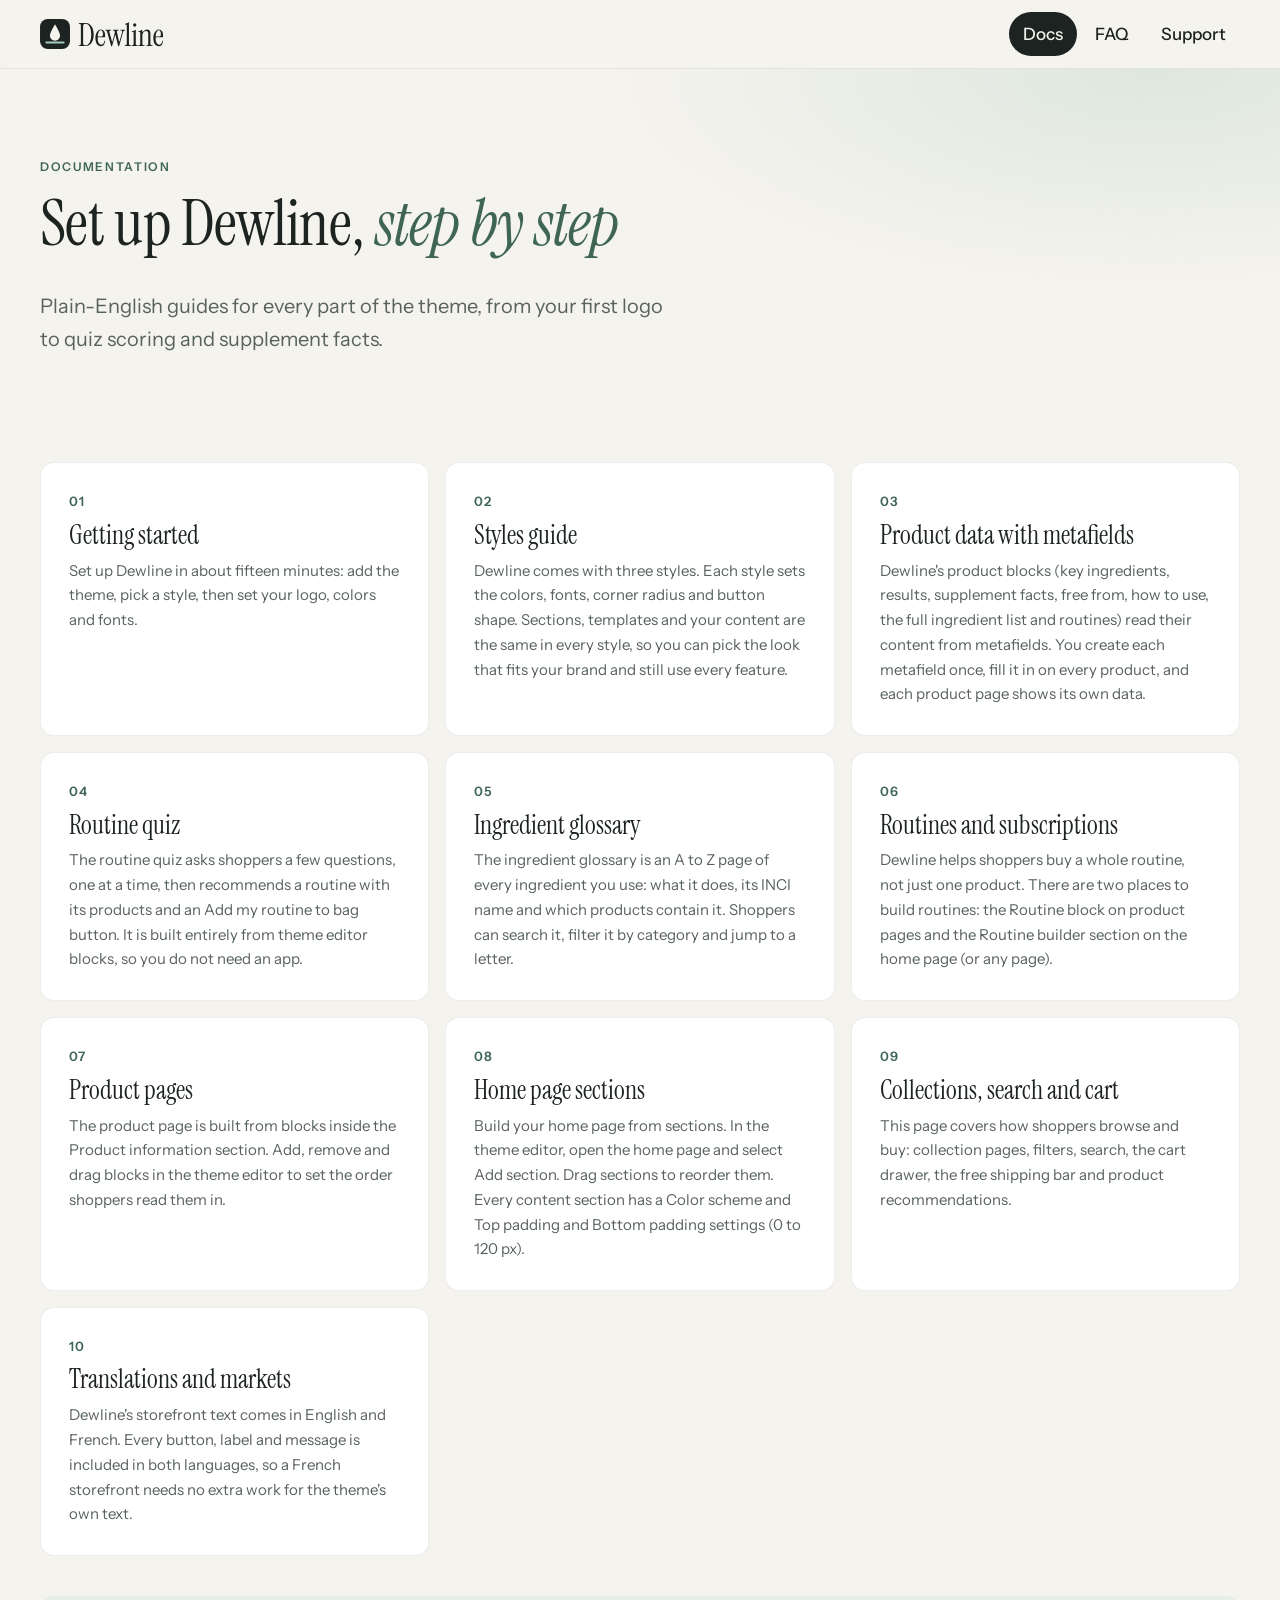
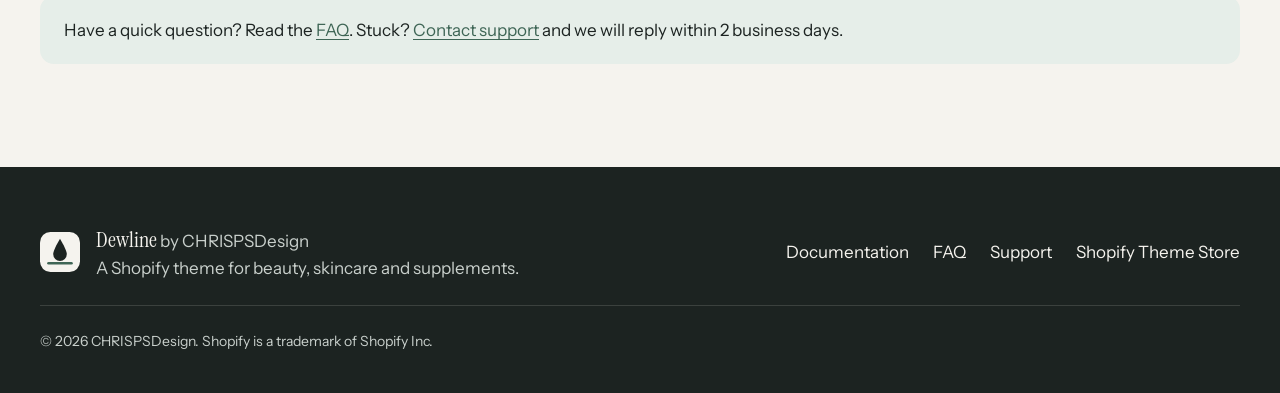
==== docs/index.html @ ba1db784 "Dewline docs, support and demo images Co-Authored-By: Claude Opus 5.5 <noreply@anthropic.com>" ====
<!doctype html>
<html lang="en">
<head>
<meta charset="utf-8">
<meta name="viewport" content="width=device-width, initial-scale=1">
<title>Dewline documentation</title>
<meta name="description" content="Guides for setting up and customizing the Dewline Shopify theme.">
<meta name="theme-color" content="#F5F3EE">
<link rel="icon" href="../assets/dewline-mark.svg" type="image/svg+xml">
<link rel="preload" href="../assets/fonts/instrument-serif.ttf" as="font" type="font/ttf" crossorigin>
<link rel="stylesheet" href="../assets/site.css">
</head>
<body class="">
<a class="skip" href="#main">Skip to content</a>
<header class="site-header">
  <div class="wrap site-header__bar">
    <a class="brand" href="../index.html"><img src="../assets/dewline-lockup.svg" width="126" height="32" alt="Dewline home"></a>
    <nav aria-label="Main"><ul class="site-nav"><li><a href="../docs/index.html" aria-current="page">Docs</a></li><li><a href="../faq.html">FAQ</a></li><li><a href="../support.html">Support</a></li></ul></nav>
  </div>
</header>
<main id="main" tabindex="-1">
<section class="page-hero">
  <div class="wrap">
    <p class="eyebrow">Documentation</p>
    <h1>Set up Dewline, <em>step by step</em></h1>
    <p class="lede">Plain-English guides for every part of the theme, from your first logo to quiz scoring and supplement facts.</p>
  </div>
</section>
<section class="wrap section-tight" aria-label="All guides">
  <ol class="card-grid"><li><a class="card" href="getting-started.html"><span class="card__num">01</span><span class="card__title">Getting started</span><span class="card__text">Set up Dewline in about fifteen minutes: add the theme, pick a style, then set your logo, colors and fonts.</span></a></li><li><a class="card" href="styles.html"><span class="card__num">02</span><span class="card__title">Styles guide</span><span class="card__text">Dewline comes with three styles. Each style sets the colors, fonts, corner radius and button shape. Sections, templates and your content are the same in every style, so you can pick the look that fits your brand and still use every feature.</span></a></li><li><a class="card" href="product-data.html"><span class="card__num">03</span><span class="card__title">Product data with metafields</span><span class="card__text">Dewline's product blocks (key ingredients, results, supplement facts, free from, how to use, the full ingredient list and routines) read their content from metafields. You create each metafield once, fill it in on every product, and each product page shows its own data.</span></a></li><li><a class="card" href="routine-quiz.html"><span class="card__num">04</span><span class="card__title">Routine quiz</span><span class="card__text">The routine quiz asks shoppers a few questions, one at a time, then recommends a routine with its products and an Add my routine to bag button. It is built entirely from theme editor blocks, so you do not need an app.</span></a></li><li><a class="card" href="ingredient-glossary.html"><span class="card__num">05</span><span class="card__title">Ingredient glossary</span><span class="card__text">The ingredient glossary is an A to Z page of every ingredient you use: what it does, its INCI name and which products contain it. Shoppers can search it, filter it by category and jump to a letter.</span></a></li><li><a class="card" href="routines.html"><span class="card__num">06</span><span class="card__title">Routines and subscriptions</span><span class="card__text">Dewline helps shoppers buy a whole routine, not just one product. There are two places to build routines: the Routine block on product pages and the Routine builder section on the home page (or any page).</span></a></li><li><a class="card" href="product-pages.html"><span class="card__num">07</span><span class="card__title">Product pages</span><span class="card__text">The product page is built from blocks inside the Product information section. Add, remove and drag blocks in the theme editor to set the order shoppers read them in.</span></a></li><li><a class="card" href="home-page.html"><span class="card__num">08</span><span class="card__title">Home page sections</span><span class="card__text">Build your home page from sections. In the theme editor, open the home page and select Add section. Drag sections to reorder them. Every content section has a Color scheme and Top padding and Bottom padding settings (0 to 120 px).</span></a></li><li><a class="card" href="collections-search-cart.html"><span class="card__num">09</span><span class="card__title">Collections, search and cart</span><span class="card__text">This page covers how shoppers browse and buy: collection pages, filters, search, the cart drawer, the free shipping bar and product recommendations.</span></a></li><li><a class="card" href="translations-markets.html"><span class="card__num">10</span><span class="card__title">Translations and markets</span><span class="card__text">Dewline's storefront text comes in English and French. Every button, label and message is included in both languages, so a French storefront needs no extra work for the theme's own text.</span></a></li></ol>
  <div class="help-strip">
    <p>Have a quick question? Read the <a href="../faq.html">FAQ</a>. Stuck? <a href="../support.html">Contact support</a> and we will reply within 2 business days.</p>
  </div>
</section>
</main>
<footer class="site-footer">
  <div class="wrap site-footer__inner">
    <div class="site-footer__brand">
      <img src="../assets/dewline-mark-light.svg" width="40" height="40" alt="">
      <p><strong>Dewline</strong> by CHRISPSDesign<br><span>A Shopify theme for beauty, skincare and supplements.</span></p>
    </div>
    <nav aria-label="Footer"><ul class="site-footer__links">
      <li><a href="../docs/index.html">Documentation</a></li>
      <li><a href="../faq.html">FAQ</a></li>
      <li><a href="../support.html">Support</a></li>
      <li><a href="https://themes.shopify.com/">Shopify Theme Store</a></li>
    </ul></nav>
    <p class="site-footer__legal">© 2026 CHRISPSDesign. Shopify is a trademark of Shopify Inc.</p>
  </div>
</footer>

</body>
</html>
---- assets/site.css ----
@font-face { font-family: 'Instrument Serif'; src: url('fonts/instrument-serif.ttf') format('truetype'); font-weight: 400; font-style: normal; font-display: swap; }
@font-face { font-family: 'Instrument Serif'; src: url('fonts/instrument-serif-italic.ttf') format('truetype'); font-weight: 400; font-style: italic; font-display: swap; }
@font-face { font-family: 'Instrument Sans'; src: url('fonts/instrument-sans.ttf') format('truetype'); font-weight: 400 700; font-stretch: 75% 100%; font-style: normal; font-display: swap; }

:root {
  --ink: #1C2321; --bone: #F5F3EE; --sage: #3E6555; --mist: #E6EEE9; --dew: #A8CBB9;
  --surface: #ECE8E0; --muted: #58625E; --line: #D5D0C6; --white: #FFFFFF;
  --serif: 'Instrument Serif', Georgia, 'Times New Roman', serif;
  --sans: 'Instrument Sans', system-ui, -apple-system, 'Segoe UI', sans-serif;
  --wrap: 1200px; --gutter: clamp(16px, 4vw, 40px);
  --r: 14px; --r-lg: 22px;
  --shadow: 0 1px 2px rgb(28 35 33 / .06), 0 12px 32px -12px rgb(28 35 33 / .18);
}
*, *::before, *::after { box-sizing: border-box; }
html { -webkit-text-size-adjust: 100%; scroll-padding-top: 88px; }
body { margin: 0; background: var(--bone); color: var(--ink); font: 400 1.0625rem/1.65 var(--sans); -webkit-font-smoothing: antialiased; overflow-x: clip; }
img { max-width: 100%; height: auto; display: block; }
a { color: var(--sage); text-underline-offset: .2em; text-decoration-thickness: 1px; }
a:hover { color: var(--ink); }
:focus-visible { outline: 2px solid var(--sage); outline-offset: 3px; border-radius: 4px; }
main:focus { outline: none; }
h1, h2, h3 { font-family: var(--serif); font-weight: 400; line-height: 1.08; letter-spacing: -.01em; margin: 0 0 .5em; text-wrap: balance; }
h1 { font-size: clamp(2.5rem, 6vw, 4.5rem); }
h2 { font-size: clamp(2rem, 4vw, 3rem); }
h3 { font-size: clamp(1.5rem, 2.4vw, 1.875rem); }
h1 em, h2 em, h3 em { color: var(--sage); }
p { margin: 0 0 1em; }
[hidden] { display: none !important; }
.sr { position: absolute; width: 1px; height: 1px; overflow: hidden; clip: rect(0 0 0 0); white-space: nowrap; }
.wrap { width: 100%; max-width: calc(var(--wrap) + 2 * var(--gutter)); margin: 0 auto; padding: 0 var(--gutter); }
.skip { position: absolute; left: 16px; top: -100px; z-index: 10; padding: 10px 16px; background: var(--ink); color: var(--bone); border-radius: 999px; }
.skip:focus { top: 12px; color: var(--bone); }
.eyebrow { margin: 0 0 12px; font-size: .75rem; font-weight: 600; letter-spacing: .14em; text-transform: uppercase; color: var(--sage); }
.lede { font-size: clamp(1.0625rem, 1.6vw, 1.25rem); color: var(--muted); max-width: 40rem; }
.lede p:last-child { margin-bottom: 0; }

/* buttons */
.btn { display: inline-flex; align-items: center; justify-content: center; gap: 8px; min-height: 48px; padding: 12px 24px; border: 1.5px solid var(--ink); border-radius: 999px; background: var(--ink); color: var(--bone); font: 600 1rem/1.2 var(--sans); text-decoration: none; text-align: center; cursor: pointer; transition: background-color .2s, color .2s, border-color .2s; }
.btn:hover { background: var(--sage); border-color: var(--sage); color: var(--white); }
.btn--ghost { background: transparent; color: var(--ink); }
.btn--ghost:hover { background: var(--ink); border-color: var(--ink); color: var(--bone); }
.btn--light { background: var(--bone); border-color: var(--bone); color: var(--ink); }
.btn--light:hover { background: var(--dew); border-color: var(--dew); color: var(--ink); }
.link-arrow { display: inline-flex; align-items: center; gap: 6px; min-height: 44px; font-weight: 600; color: var(--ink); }
.link-arrow::after { content: '\2192'; transition: transform .2s; }
.link-arrow:hover::after { transform: translateX(3px); }

/* header + footer */
.site-header { position: sticky; top: 0; z-index: 5; background: rgb(245 243 238 / .92); backdrop-filter: saturate(1.2) blur(10px); border-bottom: 1px solid rgb(28 35 33 / .08); }
.site-header__bar { display: flex; align-items: center; justify-content: space-between; gap: 16px; min-height: 68px; }
.brand { display: inline-flex; padding: 6px 0; }
.site-nav { display: flex; gap: 4px; margin: 0; padding: 0; list-style: none; }
.site-nav a { display: inline-flex; align-items: center; min-height: 44px; padding: 0 14px; border-radius: 999px; color: var(--ink); font-weight: 500; text-decoration: none; }
.site-nav a:hover { background: var(--surface); }
.site-nav a[aria-current='page'] { background: var(--ink); color: var(--bone); }
.site-footer { margin-top: 0; background: var(--ink); color: #C9D0CC; }
.site-footer__inner { display: grid; gap: 24px; padding-top: 56px; padding-bottom: 40px; }
.site-footer__brand { display: flex; gap: 16px; align-items: center; }
.site-footer__brand p { margin: 0; line-height: 1.5; }
.site-footer__brand strong { color: var(--bone); font-family: var(--serif); font-size: 1.375rem; font-weight: 400; }
.site-footer__links { display: flex; flex-wrap: wrap; gap: 4px 24px; margin: 0; padding: 0; list-style: none; }
.site-footer__links a { display: inline-flex; align-items: center; min-height: 44px; color: var(--bone); text-decoration: none; }
.site-footer__links a:hover { color: var(--dew); text-decoration: underline; }
.site-footer__legal { margin: 0; padding-top: 24px; border-top: 1px solid rgb(245 243 238 / .14); font-size: .875rem; }
@media (min-width: 800px) {
  .site-footer__inner { grid-template-columns: 1fr auto; align-items: center; }
  .site-footer__legal { grid-column: 1 / -1; }
}

/* screenshots: a soft frame that still looks intentional while the image file is missing */
.shot { position: relative; margin: 0; overflow: hidden; border-radius: var(--r); background: linear-gradient(135deg, var(--mist), var(--surface)); box-shadow: var(--shadow); }
.shot img { width: 100%; height: auto; color: transparent; font-size: 0; }
.shot img::after { content: ''; position: absolute; inset: 0; background: linear-gradient(135deg, var(--mist), var(--surface)) center / cover; }
.shot img::before { content: ''; }
.shot--browser { padding-top: 28px; background-color: var(--white); }
.shot--browser::before { content: ''; position: absolute; top: 0; left: 0; right: 0; height: 28px; background: var(--white); box-shadow: 0 1px 0 var(--line); z-index: 1; }
.shot--browser::after { content: ''; position: absolute; top: 10px; left: 14px; width: 36px; height: 8px; background: radial-gradient(circle at 4px 4px, #E2DED6 4px, transparent 5px) 0 0 / 14px 8px repeat-x; z-index: 1; }
.shot--phone { border-radius: 32px; border: 6px solid var(--ink); }

/* hero */
.hero { padding: clamp(40px, 7vw, 96px) 0 clamp(56px, 8vw, 112px); background: radial-gradient(70% 60% at 85% 20%, rgb(168 203 185 / .35), transparent 70%), var(--bone); }
.hero__grid { display: grid; gap: 56px; align-items: center; }
.hero__logo { width: 180px; margin-bottom: 32px; }
.hero h1 { max-width: 13ch; }
.actions { display: flex; flex-wrap: wrap; gap: 12px; margin: 32px 0 28px; }
.hero__facts { display: flex; flex-wrap: wrap; gap: 8px; margin: 0; padding: 0; list-style: none; }
.hero__facts li { padding: 6px 14px; border: 1px solid var(--line); border-radius: 999px; font-size: .875rem; color: var(--muted); background: rgb(255 255 255 / .5); }
.hero__media { position: relative; padding-bottom: 40px; }
.hero__phone { position: absolute; right: -8px; bottom: 0; width: 21%; min-width: 88px; border-width: 5px; border-radius: 24px; }
@media (min-width: 1000px) {
  .hero__grid { grid-template-columns: minmax(0, 5fr) minmax(0, 6fr); }
  .hero__media { margin-right: calc(-1 * min(var(--gutter), 40px)); }
}

/* sections */
.section { padding: clamp(64px, 9vw, 120px) 0; }
.section-tight { padding-top: 48px; padding-bottom: clamp(64px, 8vw, 104px); }
.section--mist { background: var(--mist); }
.section__head { max-width: 44rem; margin-bottom: clamp(32px, 5vw, 56px); }

/* styles */
.styles { display: grid; gap: 24px; margin: 0; padding: 0; list-style: none; }
.style { display: grid; overflow: hidden; border-radius: var(--r-lg); background: var(--white); border: 1px solid rgb(28 35 33 / .08); }
.style .shot { border-radius: 0; box-shadow: none; }
.style__body { padding: 24px 24px 28px; }
.style__body p { color: var(--muted); }
.style__for { margin: 0 0 4px; font-size: .75rem; font-weight: 600; letter-spacing: .12em; text-transform: uppercase; color: var(--sage) !important; }
.style__name { margin: 0 0 8px; font-size: 2.25rem; }
.style--pigment .style__name { font-family: var(--sans); font-weight: 700; font-stretch: 80%; text-transform: uppercase; letter-spacing: .02em; font-size: 2rem; }
.style--tonic .style__name { font-style: italic; }
.style__fonts { margin: 0; font-size: .875rem; }
.swatches { display: flex; gap: 8px; margin: 16px 0; padding: 0; list-style: none; }
.swatches li { width: 32px; height: 32px; border-radius: 50%; background: var(--c); box-shadow: inset 0 0 0 1px rgb(28 35 33 / .14); }
@media (min-width: 800px) { .styles { grid-template-columns: repeat(3, minmax(0, 1fr)); } }

/* signature features */
.features { display: grid; gap: clamp(56px, 8vw, 104px); }
.feature { display: grid; gap: 32px; align-items: center; }
.feature__body p { color: var(--muted); max-width: 34rem; }
.feature__media { display: flex; justify-content: center; }
.feature__media .shot--phone { width: min(260px, 64%); }
.feature__media .shot--browser { width: 100%; }
.ticks { display: grid; gap: 10px; margin: 0 0 20px; padding: 0; list-style: none; }
.ticks li { display: flex; gap: 10px; align-items: flex-start; }
.drop { flex: none; width: 18px; height: 18px; margin-top: .25em; fill: var(--sage); }
@media (min-width: 900px) {
  .feature { grid-template-columns: minmax(0, 7fr) minmax(0, 5fr); gap: 64px; }
  .feature--flip .feature__media { order: 2; }
  .feature--flip { grid-template-columns: minmax(0, 5fr) minmax(0, 7fr); }
}

/* feature list */
.feature-list { display: grid; gap: 8px 32px; margin: 0; padding: 0; list-style: none; }
.feature-list li { display: flex; gap: 14px; padding: 20px 0; border-top: 1px solid var(--line); }
.feature-list h3 { margin: 0 0 4px; font-family: var(--sans); font-size: 1.0625rem; font-weight: 600; letter-spacing: 0; line-height: 1.4; }
.feature-list p { margin: 0; color: var(--muted); font-size: .9375rem; }
@media (min-width: 640px) { .feature-list { grid-template-columns: repeat(2, minmax(0, 1fr)); } }
@media (min-width: 1000px) { .feature-list { grid-template-columns: repeat(4, minmax(0, 1fr)); } }

/* CTA */
.cta { padding: clamp(72px, 10vw, 128px) 0; background: radial-gradient(60% 80% at 50% 0%, rgb(168 203 185 / .22), transparent 70%), var(--ink); color: #C9D0CC; text-align: center; }
.cta__inner { display: grid; justify-items: center; }
.cta img { margin-bottom: 24px; }
.cta h2 { color: var(--bone); }
.cta h2 em { color: var(--dew); }
.cta p { max-width: 32rem; margin-bottom: 32px; }

/* cards */
.help, .card-grid { display: grid; gap: 16px; margin: 0; padding: 0; list-style: none; }
@media (min-width: 700px) { .help { grid-template-columns: repeat(3, minmax(0, 1fr)); } .card-grid { grid-template-columns: repeat(2, minmax(0, 1fr)); } }
@media (min-width: 1000px) { .card-grid { grid-template-columns: repeat(3, minmax(0, 1fr)); } }
.card { display: grid; align-content: start; gap: 8px; height: 100%; padding: 28px; border-radius: var(--r); background: var(--white); border: 1px solid rgb(28 35 33 / .08); color: var(--ink); text-decoration: none; transition: border-color .2s, transform .2s, box-shadow .2s; }
.card:hover { color: var(--ink); border-color: var(--sage); box-shadow: var(--shadow); transform: translateY(-2px); }
.card__num { font-size: .8125rem; font-weight: 600; color: var(--sage); letter-spacing: .08em; }
.card__title { font-family: var(--serif); font-size: 1.625rem; line-height: 1.15; }
.card__text { color: var(--muted); font-size: .9375rem; }
.help-strip { margin-top: 40px; padding: 20px 24px; border-radius: var(--r); background: var(--mist); }
.help-strip p { margin: 0; }

/* page hero (docs index, FAQ, support) */
.page-hero { padding: clamp(48px, 7vw, 88px) 0 clamp(24px, 3vw, 40px); background: radial-gradient(60% 90% at 90% 0%, rgb(168 203 185 / .3), transparent 70%), var(--bone); }
.page-hero h1 { font-size: clamp(2.5rem, 5.5vw, 4rem); }

/* docs */
.docs { display: grid; gap: 24px; padding-top: 32px; padding-bottom: 96px; }
.docs__menu { border: 1px solid var(--line); border-radius: var(--r); background: var(--white); }
.docs__menu summary { display: flex; align-items: center; justify-content: space-between; min-height: 48px; padding: 0 16px; font-weight: 600; cursor: pointer; }
.docs__list { margin: 0; padding: 4px 8px 12px; list-style: none; counter-reset: doc; }
.docs__list li { counter-increment: doc; }
.docs__list a { display: flex; gap: 10px; align-items: baseline; padding: 9px 10px; border-radius: 8px; color: var(--ink); text-decoration: none; line-height: 1.35; font-size: .9375rem; }
.docs__list a::before { content: counter(doc, decimal-leading-zero); font-size: .75rem; font-weight: 600; color: var(--muted); }
.docs__list a:hover { background: var(--bone); }
.docs__list a[aria-current='page'] { background: var(--mist); color: var(--ink); font-weight: 600; }
.docs__list a[aria-current='page']::before { color: var(--sage); }
.docs__toc { display: none; }
.docs__toc-title { margin: 0 0 10px; font-size: .75rem; font-weight: 600; letter-spacing: .12em; text-transform: uppercase; color: var(--muted); }
.docs__toc ul { margin: 0; padding: 0; list-style: none; border-left: 1px solid var(--line); }
.docs__toc a { display: block; padding: 5px 0 5px 14px; color: var(--muted); text-decoration: none; font-size: .875rem; line-height: 1.4; }
.docs__toc a:hover { color: var(--ink); }
.crumbs { font-size: .875rem; color: var(--muted); }
@media (min-width: 900px) {
  .docs { grid-template-columns: 240px minmax(0, 1fr); gap: 48px; padding-top: 48px; }
  .docs__side { position: sticky; top: 92px; align-self: start; }
  .docs__menu { border: 0; background: none; }
  .docs__menu summary { display: none; }
  .docs__list { padding: 0; }
}
@media (min-width: 1240px) {
  .docs { grid-template-columns: 240px minmax(0, 1fr) 200px; }
  .docs__toc { display: block; position: sticky; top: 92px; align-self: start; }
}

/* prose */
.prose { min-width: 0; max-width: 46rem; }
.prose h1 { font-size: clamp(2.5rem, 5vw, 3.5rem); margin-bottom: .4em; }
.prose h1 + p { font-size: 1.1875rem; color: var(--muted); }
.prose h2 { font-size: clamp(1.75rem, 3vw, 2.25rem); margin-top: 2em; padding-top: .25em; }
.prose h3 { font-family: var(--sans); font-size: 1.1875rem; font-weight: 600; letter-spacing: 0; line-height: 1.35; margin-top: 2em; }
.prose ul, .prose ol { padding-left: 1.4em; margin: 0 0 1.25em; }
.prose li { margin: .35em 0; }
.prose li::marker { color: var(--sage); font-weight: 600; }
.prose ol > li { padding-left: .25em; }
.prose code { padding: .1em .4em; border-radius: 6px; background: var(--surface); font: .875em/1.4 ui-monospace, 'SF Mono', Menlo, Consolas, monospace; overflow-wrap: anywhere; }
.prose pre { margin: 0 0 1.5em; padding: 18px 20px; border-radius: var(--r); background: var(--ink); color: var(--bone); overflow-x: auto; }
.prose pre code { padding: 0; background: none; font-size: .875rem; line-height: 1.7; overflow-wrap: normal; white-space: pre; }
.prose strong { font-weight: 600; }
.table-wrap { margin: 0 0 1.5em; overflow-x: auto; border: 1px solid var(--line); border-radius: var(--r); background: var(--white); }
.prose table { width: 100%; border-collapse: collapse; font-size: .9375rem; line-height: 1.5; }
.prose th, .prose td { padding: 12px 16px; text-align: left; vertical-align: top; border-bottom: 1px solid var(--line); }
.prose th { background: var(--bone); font-weight: 600; white-space: nowrap; }
.prose tr:last-child td { border-bottom: 0; }
.prose td code { white-space: nowrap; overflow-wrap: normal; }
.pager { display: grid; gap: 12px; margin-top: 64px; padding-top: 32px; border-top: 1px solid var(--line); }
.pager__link { display: grid; gap: 2px; padding: 16px 20px; border: 1px solid var(--line); border-radius: var(--r); background: var(--white); color: var(--ink); text-decoration: none; font-family: var(--serif); font-size: 1.375rem; line-height: 1.2; }
.pager__link span { font-family: var(--sans); font-size: .8125rem; font-weight: 600; letter-spacing: .1em; text-transform: uppercase; color: var(--sage); }
.pager__link:hover { border-color: var(--sage); color: var(--ink); }
.pager__link--next { text-align: right; }
@media (min-width: 640px) { .pager { grid-template-columns: 1fr 1fr; } }

/* FAQ */
.faq { display: grid; gap: 40px; }
.faq__toc ol { margin: 0; padding-left: 1.9em; display: grid; gap: 6px; font-size: .9375rem; }
.faq__toc a { color: var(--ink); text-decoration: none; }
.faq__toc a:hover { text-decoration: underline; }
.faq__toc li::marker { color: var(--muted); font-size: .8125rem; }
.faq__item { padding: 32px 0; border-top: 1px solid var(--line); }
.faq__item h2 { font-size: clamp(1.5rem, 2.6vw, 2rem); margin-bottom: .6em; }
.faq__item .prose p:last-child { margin-bottom: 0; }
@media (min-width: 960px) {
  .faq { grid-template-columns: 300px minmax(0, 1fr); gap: 64px; }
  .faq__toc { position: sticky; top: 92px; align-self: start; max-height: calc(100vh - 120px); overflow: auto; }
}

/* support */
.support { display: grid; gap: 40px; }
.form { display: grid; gap: 20px; padding: clamp(24px, 4vw, 40px); border-radius: var(--r-lg); background: var(--white); border: 1px solid rgb(28 35 33 / .08); }
.form__title { font-size: 2rem; margin: 0; }
.form__note { margin: -8px 0 0; color: var(--muted); font-size: .9375rem; }
.field { display: grid; gap: 6px; }
.field label { font-weight: 600; }
.optional { font-weight: 400; color: var(--muted); }
.field__hint { margin: 0; font-size: .875rem; color: var(--muted); }
.field input, .field select, .field textarea { width: 100%; min-height: 48px; padding: 12px 14px; border: 1.5px solid #8E968F; border-radius: 10px; background: var(--white); color: var(--ink); font: inherit; }
.field textarea { resize: vertical; min-height: 160px; }
.field select { appearance: none; padding-right: 40px; background: var(--white) url("data:image/svg+xml,%3Csvg xmlns='http://www.w3.org/2000/svg' width='12' height='8' viewBox='0 0 12 8'%3E%3Cpath d='M1 1l5 5 5-5' stroke='%231C2321' stroke-width='1.6' fill='none'/%3E%3C/svg%3E") no-repeat right 16px center; }
.field input[type='file'] { padding: 10px; }
.field input:focus-visible, .field select:focus-visible, .field textarea:focus-visible { outline: 2px solid var(--sage); outline-offset: 1px; border-color: var(--sage); }
.field [aria-invalid='true'] { border-color: #A3361F; }
.field__error { margin: 0; color: #A3361F; font-size: .9375rem; font-weight: 500; }
.field__error::before { content: '! '; font-weight: 700; }
.form .btn { justify-self: start; }
.hp { position: absolute; left: -10000px; width: 1px; height: 1px; overflow: hidden; }
.notice { padding: 32px; border-radius: var(--r-lg); background: var(--mist); border: 1px solid var(--dew); }
.notice:focus { outline: none; }
.notice h2 { font-size: 2rem; }
.notice p:last-child { margin: 0; }
.support__side h2 { font-size: 1.75rem; }
.steps { margin: 0 0 32px; padding-left: 1.3em; display: grid; gap: 10px; }
.steps li::marker { color: var(--sage); font-weight: 600; }
.support__card { padding: 24px; border-radius: var(--r); background: var(--ink); color: #C9D0CC; }
.support__card p:last-child { margin: 0; font-size: .9375rem; }
.support__big { margin: 0 0 8px; font-family: var(--serif); font-size: 2rem; line-height: 1.1; color: var(--bone); }
@media (min-width: 960px) { .support { grid-template-columns: minmax(0, 7fr) minmax(0, 4fr); gap: 64px; } .support__side { position: sticky; top: 92px; align-self: start; } }

@media (max-width: 480px) {
  .site-nav a { padding: 0 10px; }
  .actions .btn { width: 100%; }
}
@media (prefers-reduced-motion: reduce) { *, *::before, *::after { transition: none !important; scroll-behavior: auto !important; } }
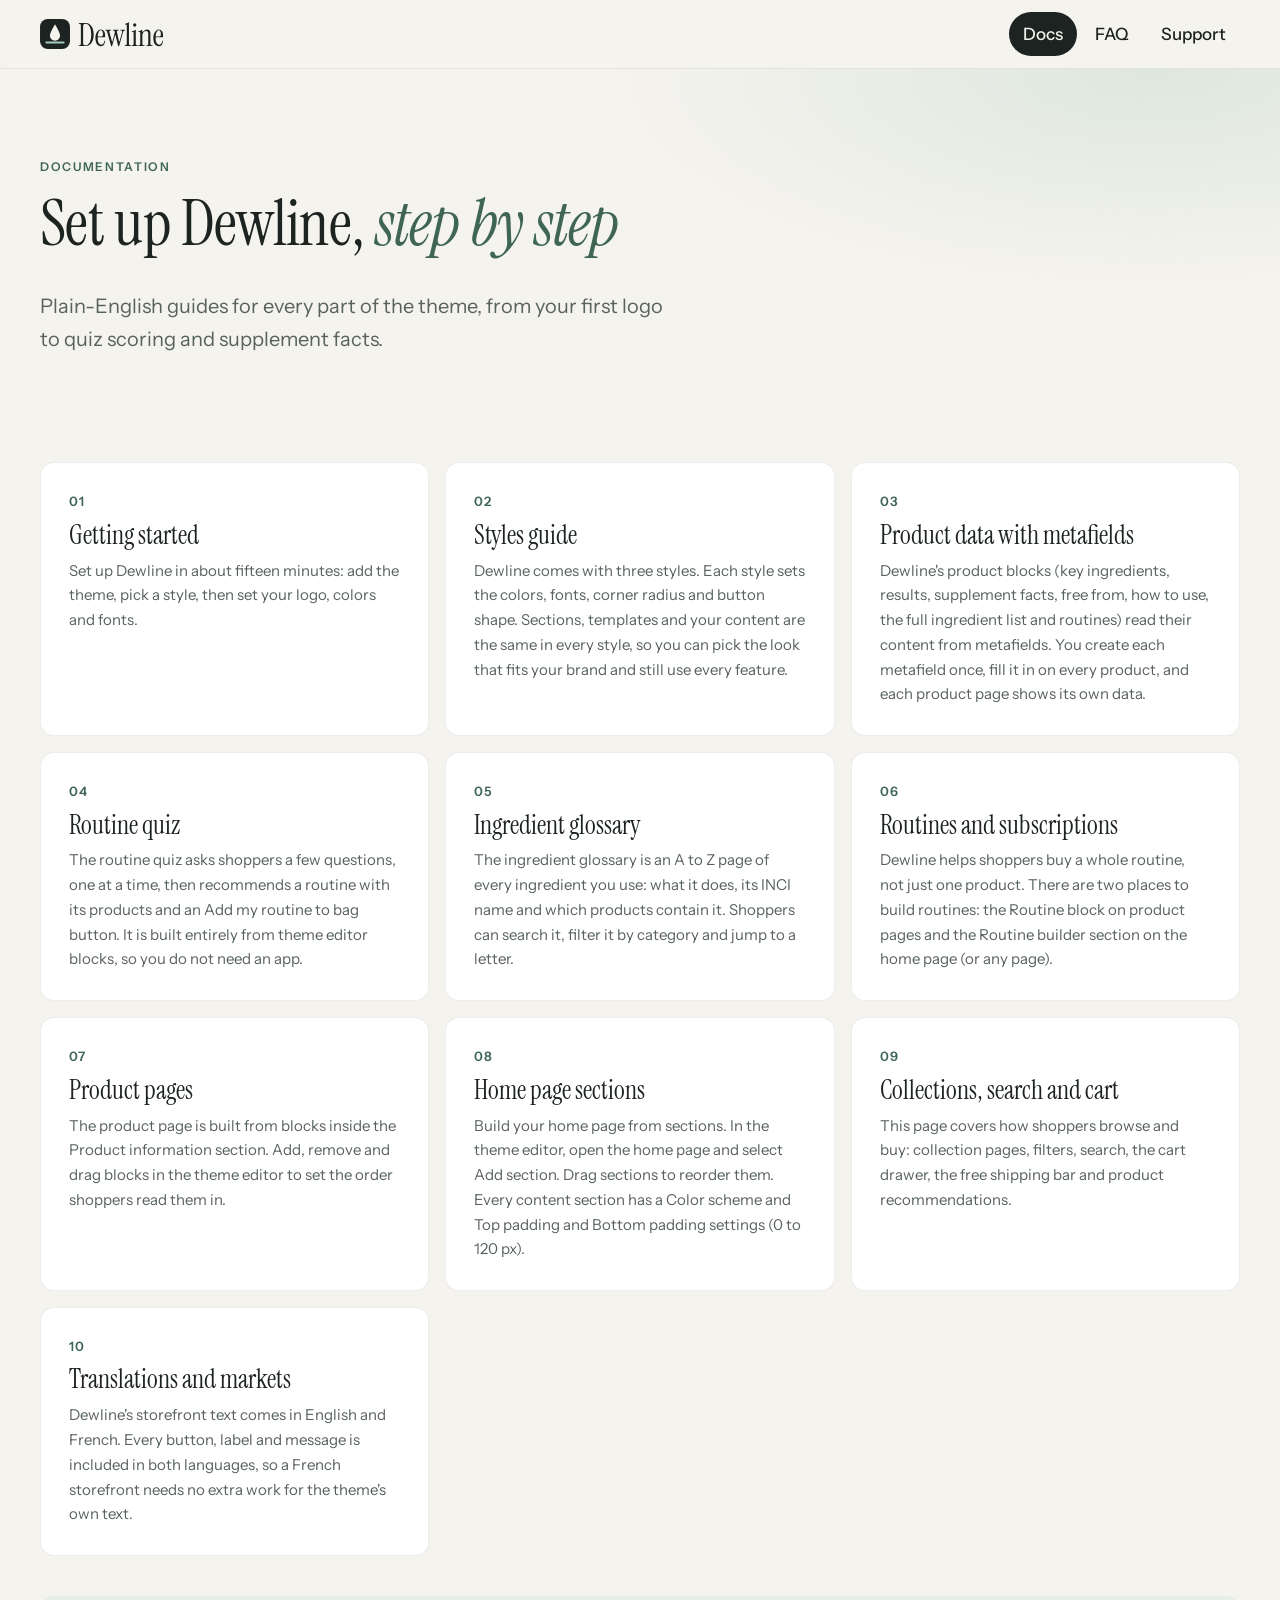
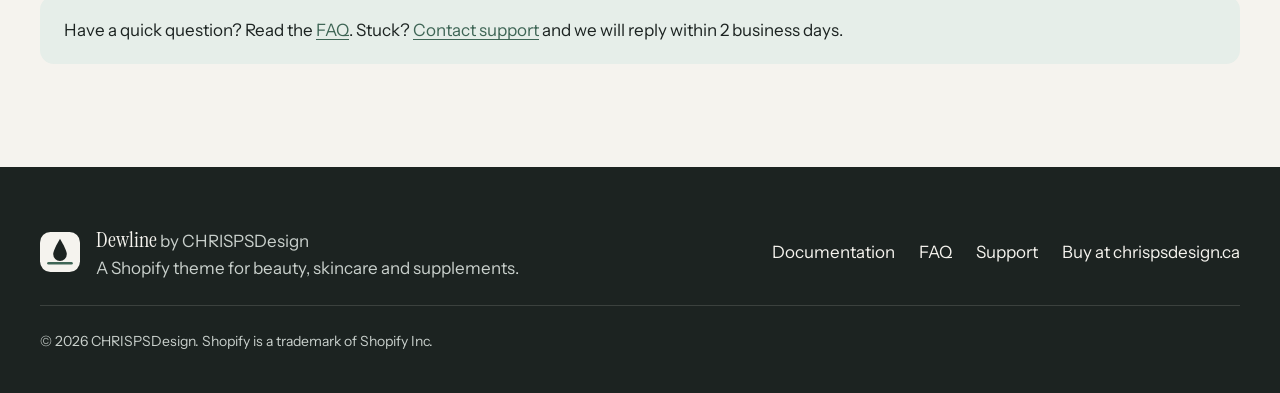
==== commit 7f91a328: "Sold at chrispsdesign.ca: buy links, install by zip upload Co-Authored-By: Claude Opus 5.5 <noreply@" ====
--- a/docs/index.html
+++ b/docs/index.html
@@ -43,7 +43,7 @@
       <li><a href="../docs/index.html">Documentation</a></li>
       <li><a href="../faq.html">FAQ</a></li>
       <li><a href="../support.html">Support</a></li>
-      <li><a href="https://themes.shopify.com/">Shopify Theme Store</a></li>
+      <li><a href="https://chrispsdesign.ca/themes/">Buy at chrispsdesign.ca</a></li>
     </ul></nav>
     <p class="site-footer__legal">© 2026 CHRISPSDesign. Shopify is a trademark of Shopify Inc.</p>
   </div>
